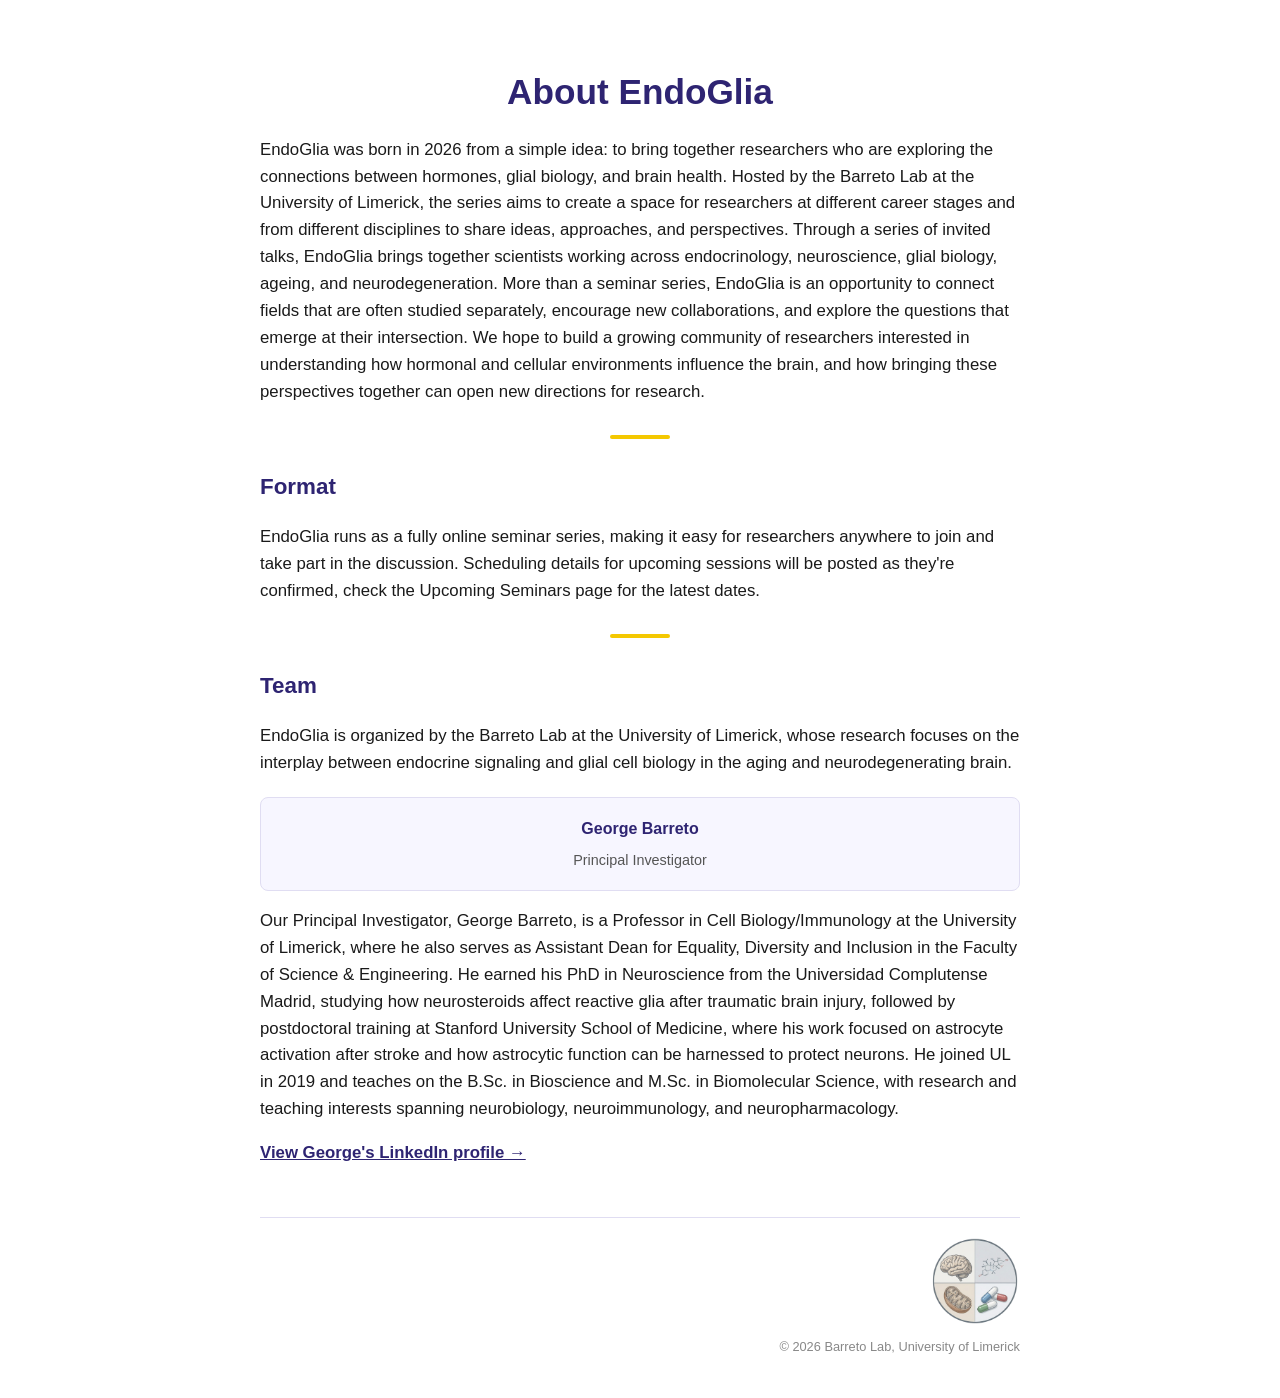
==== about.html @ b0ab6f36 "Enhance team section with PI details Updated team section with detailed information about Principal " ====
<!DOCTYPE html>
<html lang="en">
<head>
  <meta charset="UTF-8">
  <meta name="viewport" content="width=device-width, initial-scale=1.0">
  <title>About — EndoGlia Seminar Series</title>
  <link rel="stylesheet" href="style.css">
</head>
<body>

  <nav class="navbar">
    <a href="index.html">🏠 Home</a>
    <a href="about.html">👥 About</a>
    <a href="#">📅 Upcoming Seminars</a>
    <a href="#">🎤 Past Speakers</a>
    <a href="#">📺 Recorded Talks</a>
    <a href="#">📝 Apply as a Speaker</a>
    <a href="#">✉️ Join the Mailing List</a>
    <a href="#">📞 Contact</a>
  </nav>

  <div class="wrap">
    <h1>About EndoGlia</h1>

    <p>
EndoGlia was born in 2026 from a simple idea: to bring together researchers who are exploring the connections between hormones, glial biology, and brain health.

Hosted by the Barreto Lab at the University of Limerick, the series aims to create a space for researchers at different career stages and from different disciplines to share ideas, approaches, and perspectives. Through a series of invited talks, EndoGlia brings together scientists working across endocrinology, neuroscience, glial biology, ageing, and neurodegeneration.

More than a seminar series, EndoGlia is an opportunity to connect fields that are often studied separately, encourage new collaborations, and explore the questions that emerge at their intersection.

We hope to build a growing community of researchers interested in understanding how hormonal and cellular environments influence the brain, and how bringing these perspectives together can open new directions for research.
    </p>

    <div class="divider"></div>

    <h2>Format</h2>
    <p>
      EndoGlia runs as a fully online seminar series, making it easy for researchers anywhere
      to join and take part in the discussion. Scheduling details for upcoming sessions will be
      posted as they're confirmed, check the Upcoming Seminars page for the latest dates.
    </p>

    <div class="divider"></div>

<h2>Team</h2>
    <p>
      EndoGlia is organized by the Barreto Lab at the University of Limerick, whose research
      focuses on the interplay between endocrine signaling and glial cell biology in the aging
      and neurodegenerating brain.
    </p>

    <div class="card-row">
      <div class="card">
        <h3>George Barreto</h3>
        <p>Principal Investigator</p>
      </div>
    </div>

    <p>
      Our Principal Investigator, George Barreto, is a Professor in Cell Biology/Immunology at
      the University of Limerick, where he also serves as Assistant Dean for Equality, Diversity
      and Inclusion in the Faculty of Science &amp; Engineering. He earned his PhD in Neuroscience
      from the Universidad Complutense Madrid, studying how neurosteroids affect reactive glia
      after traumatic brain injury, followed by postdoctoral training at Stanford University
      School of Medicine, where his work focused on astrocyte activation after stroke and how
      astrocytic function can be harnessed to protect neurons. He joined UL in 2019 and teaches
      on the B.Sc. in Bioscience and M.Sc. in Biomolecular Science, with research and teaching
      interests spanning neurobiology, neuroimmunology, and neuropharmacology.
    </p>
    <p>
      <a href="https://www.linkedin.com/in/george-barreto/" target="_blank" rel="noopener">
        View George's LinkedIn profile →
      </a>
    </p>

    <footer class="site-footer">
      <img src="lablogo.png" alt="Barreto Lab logo" class="footer-logo">
      <p>© 2026 Barreto Lab, University of Limerick</p>
    </footer>

  </div>
</body>
</html>
---- style.css ----
body {
  margin: 0;
  font-family: 'Segoe UI', Helvetica, Arial, sans-serif;
  background: #ffffff;
  color: #1a1a1a;
  line-height: 1.6;
}

.wrap {
  max-width: 760px;
  margin: 0 auto;
  padding: 40px 24px;
}

.logo {
  max-width: 160px;
  display: block;
  margin: 0 auto 20px;
}

h1 {
  color: #2e2472;
  font-size: 2.2rem;
  text-align: center;
  margin-bottom: 6px;
}

.subtitle {
  text-align: center;
  color: #444;
  font-size: 1.1rem;
  margin-bottom: 30px;
}

p {
  font-size: 1.05rem;
}

a {
  color: #2e2472;
  font-weight: 600;
}

/* Top bar with hamburger menu */
.topbar {
  display: flex;
  align-items: center;
  gap: 14px;
  background: #2e2472;
  padding: 14px 20px;
}

.menu-btn {
  background: none;
  border: none;
  color: #ffffff;
  font-size: 1.5rem;
  cursor: pointer;
  padding: 0;
  line-height: 1;
}

.topbar-title {
  color: #ffffff;
  font-weight: 700;
  font-size: 1.1rem;
}

.navbar {
  display: none;
  flex-direction: column;
  background: #241d5c;
  padding: 10px 20px;
}

.navbar.open {
  display: flex;
}

.navbar a {
  color: #ffffff;
  font-weight: 600;
  font-size: 0.95rem;
  padding: 10px 0;
  border-bottom: 1px solid rgba(255,255,255,0.1);
}

.navbar a:hover {
  color: #f4c800;
}

.navbar a:last-child {
  border-bottom: none;
}

/* Divider */
.divider {
  height: 4px;
  width: 60px;
  background: #f4c800;
  margin: 30px auto;
  border-radius: 2px;
}

/* Preview cards */
.card-row {
  display: flex;
  gap: 16px;
  flex-wrap: wrap;
  justify-content: center;
  margin-top: 20px;
}

.card {
  background: #f7f6ff;
  border: 1px solid #e0ddf2;
  border-radius: 8px;
  padding: 18px;
  flex: 1;
  min-width: 180px;
  text-align: center;
}

.card h3 {
  margin: 0 0 8px;
  color: #2e2472;
  font-size: 1rem;
}

.card p {
  margin: 0;
  font-size: 0.9rem;
  color: #555;
}

/* Footer */
.site-footer {
  margin-top: 50px;
  padding-top: 20px;
  border-top: 1px solid #e0ddf2;
  text-align: right;
}

.footer-logo {
  max-width: 90px;
  opacity: 0.85;
}

.site-footer p {
  font-size: 0.8rem;
  color: #888;
  margin: 6px 0 0;
}
h2 {
  color: #2e2472;
  font-size: 1.4rem;
  margin-top: 30px;
}
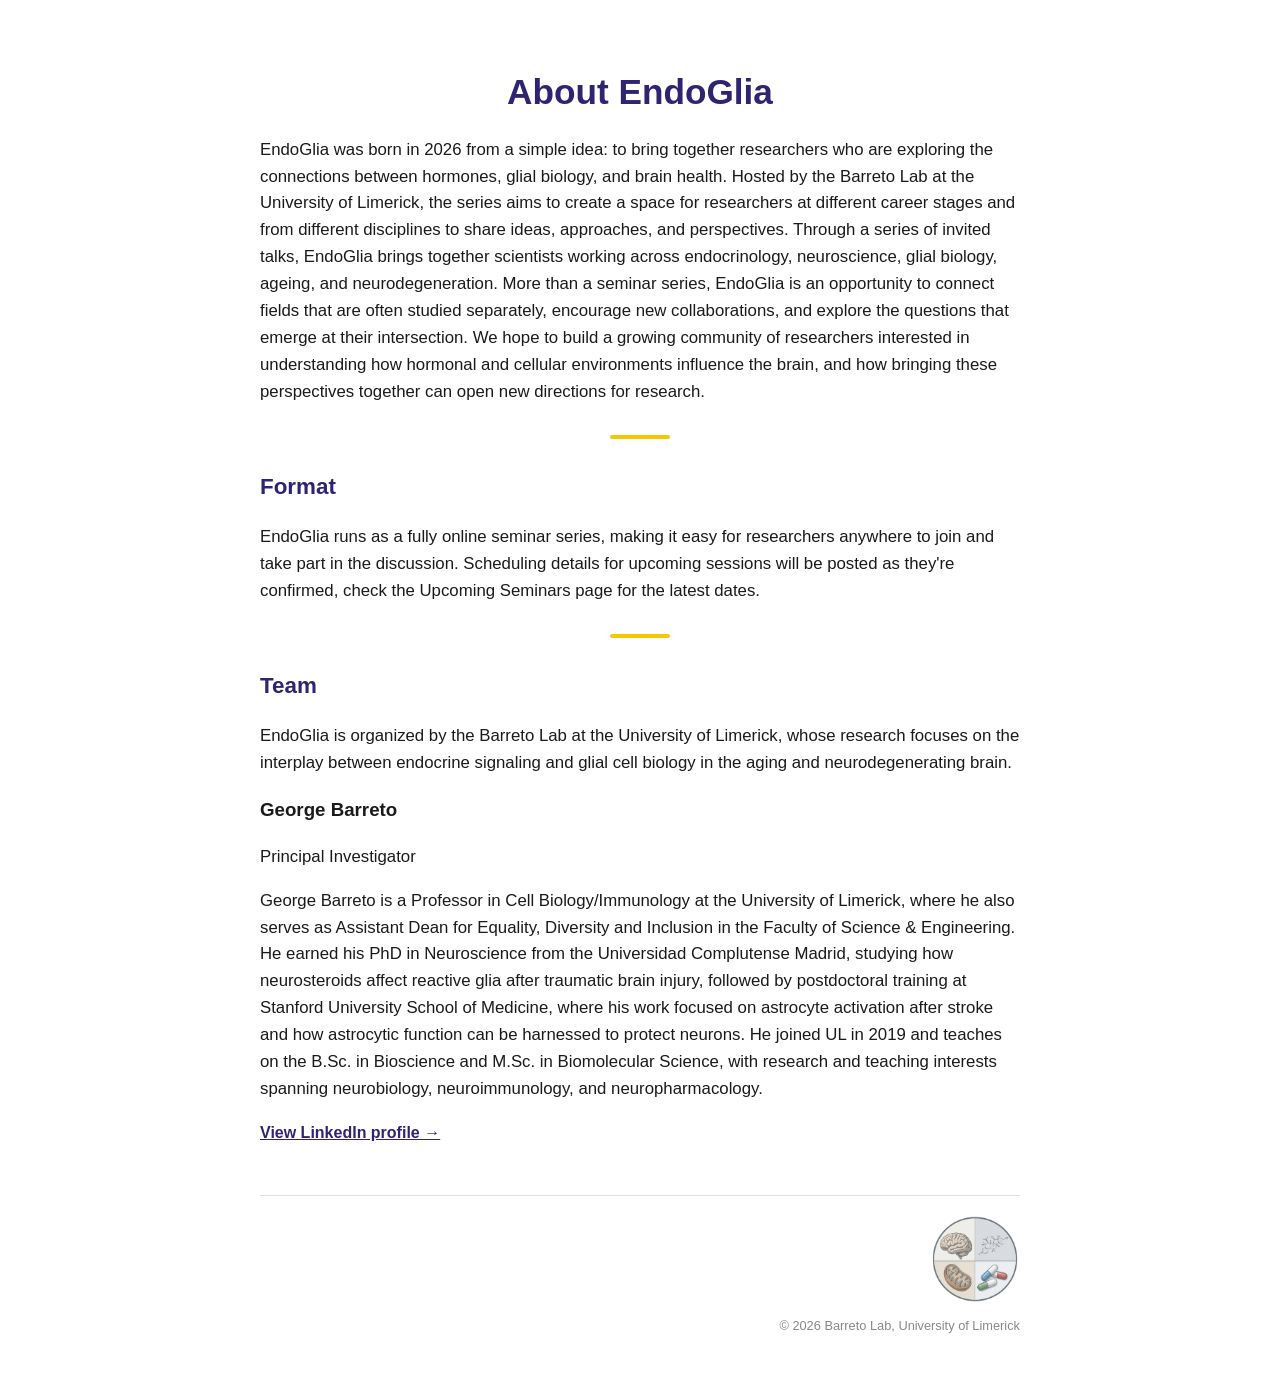
==== commit 6d8f5f8d: "Refactor George Barreto's profile section Updated the profile card for George Barreto with improved " ====
--- a/about.html
+++ b/about.html
@@ -50,29 +50,24 @@
       and neurodegenerating brain.
     </p>
 
-    <div class="card-row">
-      <div class="card">
-        <h3>George Barreto</h3>
-        <p>Principal Investigator</p>
-      </div>
+    <div class="profile-card">
+      <h3>George Barreto</h3>
+      <p class="role">Principal Investigator</p>
+      <p>
+        George Barreto is a Professor in Cell Biology/Immunology at the University of Limerick,
+        where he also serves as Assistant Dean for Equality, Diversity and Inclusion in the
+        Faculty of Science &amp; Engineering. He earned his PhD in Neuroscience from the
+        Universidad Complutense Madrid, studying how neurosteroids affect reactive glia after
+        traumatic brain injury, followed by postdoctoral training at Stanford University School
+        of Medicine, where his work focused on astrocyte activation after stroke and how
+        astrocytic function can be harnessed to protect neurons. He joined UL in 2019 and teaches
+        on the B.Sc. in Bioscience and M.Sc. in Biomolecular Science, with research and teaching
+        interests spanning neurobiology, neuroimmunology, and neuropharmacology.
+      </p>
+      <a href="https://www.linkedin.com/in/george-barreto/" target="_blank" rel="noopener">
+        View LinkedIn profile →
+      </a>
     </div>
-
-    <p>
-      Our Principal Investigator, George Barreto, is a Professor in Cell Biology/Immunology at
-      the University of Limerick, where he also serves as Assistant Dean for Equality, Diversity
-      and Inclusion in the Faculty of Science &amp; Engineering. He earned his PhD in Neuroscience
-      from the Universidad Complutense Madrid, studying how neurosteroids affect reactive glia
-      after traumatic brain injury, followed by postdoctoral training at Stanford University
-      School of Medicine, where his work focused on astrocyte activation after stroke and how
-      astrocytic function can be harnessed to protect neurons. He joined UL in 2019 and teaches
-      on the B.Sc. in Bioscience and M.Sc. in Biomolecular Science, with research and teaching
-      interests spanning neurobiology, neuroimmunology, and neuropharmacology.
-    </p>
-    <p>
-      <a href="https://www.linkedin.com/in/george-barreto/" target="_blank" rel="noopener">
-        View George's LinkedIn profile →
-      </a>
-    </p>
 
     <footer class="site-footer">
       <img src="lablogo.png" alt="Barreto Lab logo" class="footer-logo">
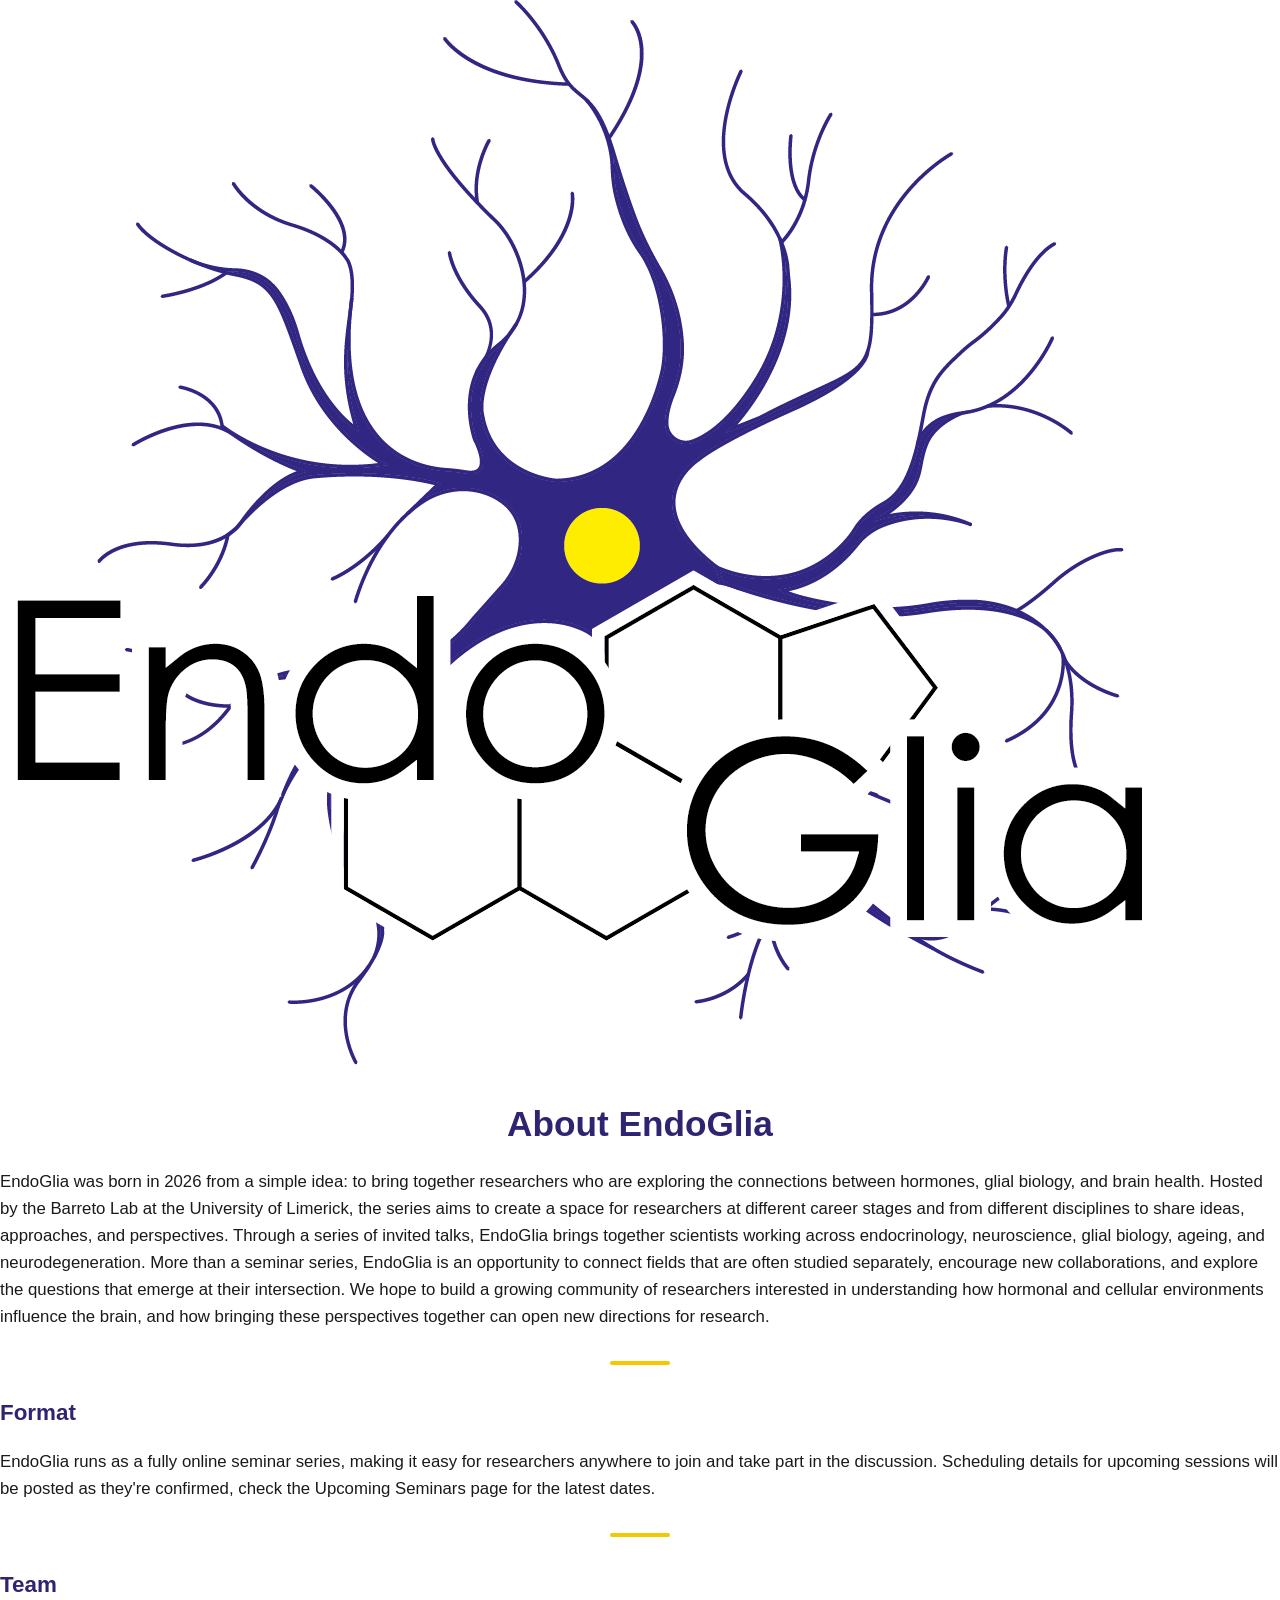
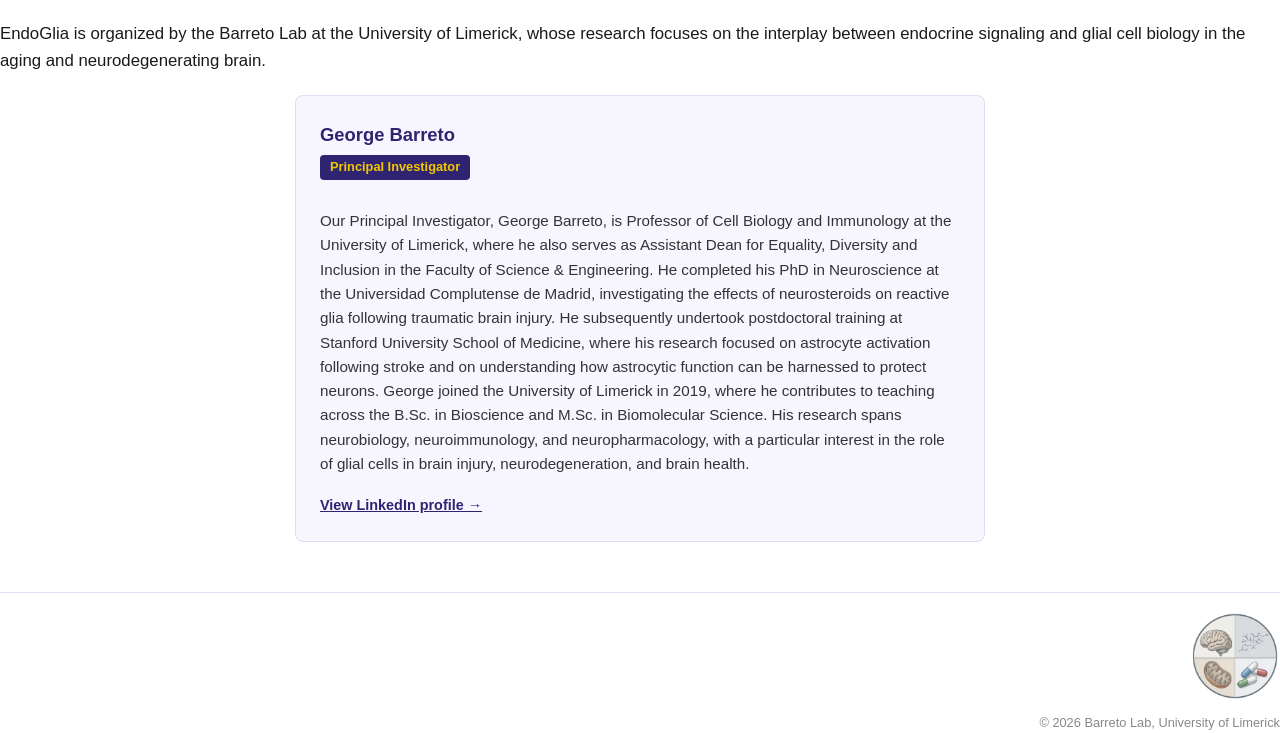
==== commit b9b81305: "Revise About page structure and content Updated the layout and content for the About page, enhancing" ====
--- a/about.html
+++ b/about.html
@@ -19,8 +19,11 @@
     <a href="#">📞 Contact</a>
   </nav>
 
-  <div class="wrap">
-    <h1>About EndoGlia</h1>
+
+<div class="page-title">
+      <img src="logo.png" alt="EndoGlia logo" class="title-logo">
+      <h1>About EndoGlia</h1>
+    </div>
 
     <p>
 EndoGlia was born in 2026 from a simple idea: to bring together researchers who are exploring the connections between hormones, glial biology, and brain health.
@@ -54,15 +57,11 @@
       <h3>George Barreto</h3>
       <p class="role">Principal Investigator</p>
       <p>
-        George Barreto is a Professor in Cell Biology/Immunology at the University of Limerick,
-        where he also serves as Assistant Dean for Equality, Diversity and Inclusion in the
-        Faculty of Science &amp; Engineering. He earned his PhD in Neuroscience from the
-        Universidad Complutense Madrid, studying how neurosteroids affect reactive glia after
-        traumatic brain injury, followed by postdoctoral training at Stanford University School
-        of Medicine, where his work focused on astrocyte activation after stroke and how
-        astrocytic function can be harnessed to protect neurons. He joined UL in 2019 and teaches
-        on the B.Sc. in Bioscience and M.Sc. in Biomolecular Science, with research and teaching
-        interests spanning neurobiology, neuroimmunology, and neuropharmacology.
+Our Principal Investigator, George Barreto, is Professor of Cell Biology and Immunology at the University of Limerick, where he also serves as Assistant Dean for Equality, Diversity and Inclusion in the Faculty of Science & Engineering.
+
+He completed his PhD in Neuroscience at the Universidad Complutense de Madrid, investigating the effects of neurosteroids on reactive glia following traumatic brain injury. He subsequently undertook postdoctoral training at Stanford University School of Medicine, where his research focused on astrocyte activation following stroke and on understanding how astrocytic function can be harnessed to protect neurons.
+
+George joined the University of Limerick in 2019, where he contributes to teaching across the B.Sc. in Bioscience and M.Sc. in Biomolecular Science. His research spans neurobiology, neuroimmunology, and neuropharmacology, with a particular interest in the role of glial cells in brain injury, neurodegeneration, and brain health.
       </p>
       <a href="https://www.linkedin.com/in/george-barreto/" target="_blank" rel="noopener">
         View LinkedIn profile →
--- a/style.css
+++ b/style.css
@@ -156,3 +156,39 @@
   font-size: 1.4rem;
   margin-top: 30px;
 }
+.profile-card {
+  background: #f7f6ff;
+  border: 1px solid #e0ddf2;
+  border-radius: 8px;
+  padding: 24px;
+  text-align: left;
+  max-width: 640px;
+  margin: 20px auto;
+}
+
+.profile-card h3 {
+  margin: 0 0 4px;
+  color: #2e2472;
+  font-size: 1.15rem;
+}
+
+.profile-card .role {
+  margin: 0 0 14px;
+  color: #f4c800;
+  background: #2e2472;
+  display: inline-block;
+  padding: 2px 10px;
+  border-radius: 4px;
+  font-size: 0.8rem;
+  font-weight: 600;
+}
+
+.profile-card p {
+  font-size: 0.95rem;
+  color: #333;
+}
+
+.profile-card a {
+  font-size: 0.9rem;
+  font-weight: 600;
+}
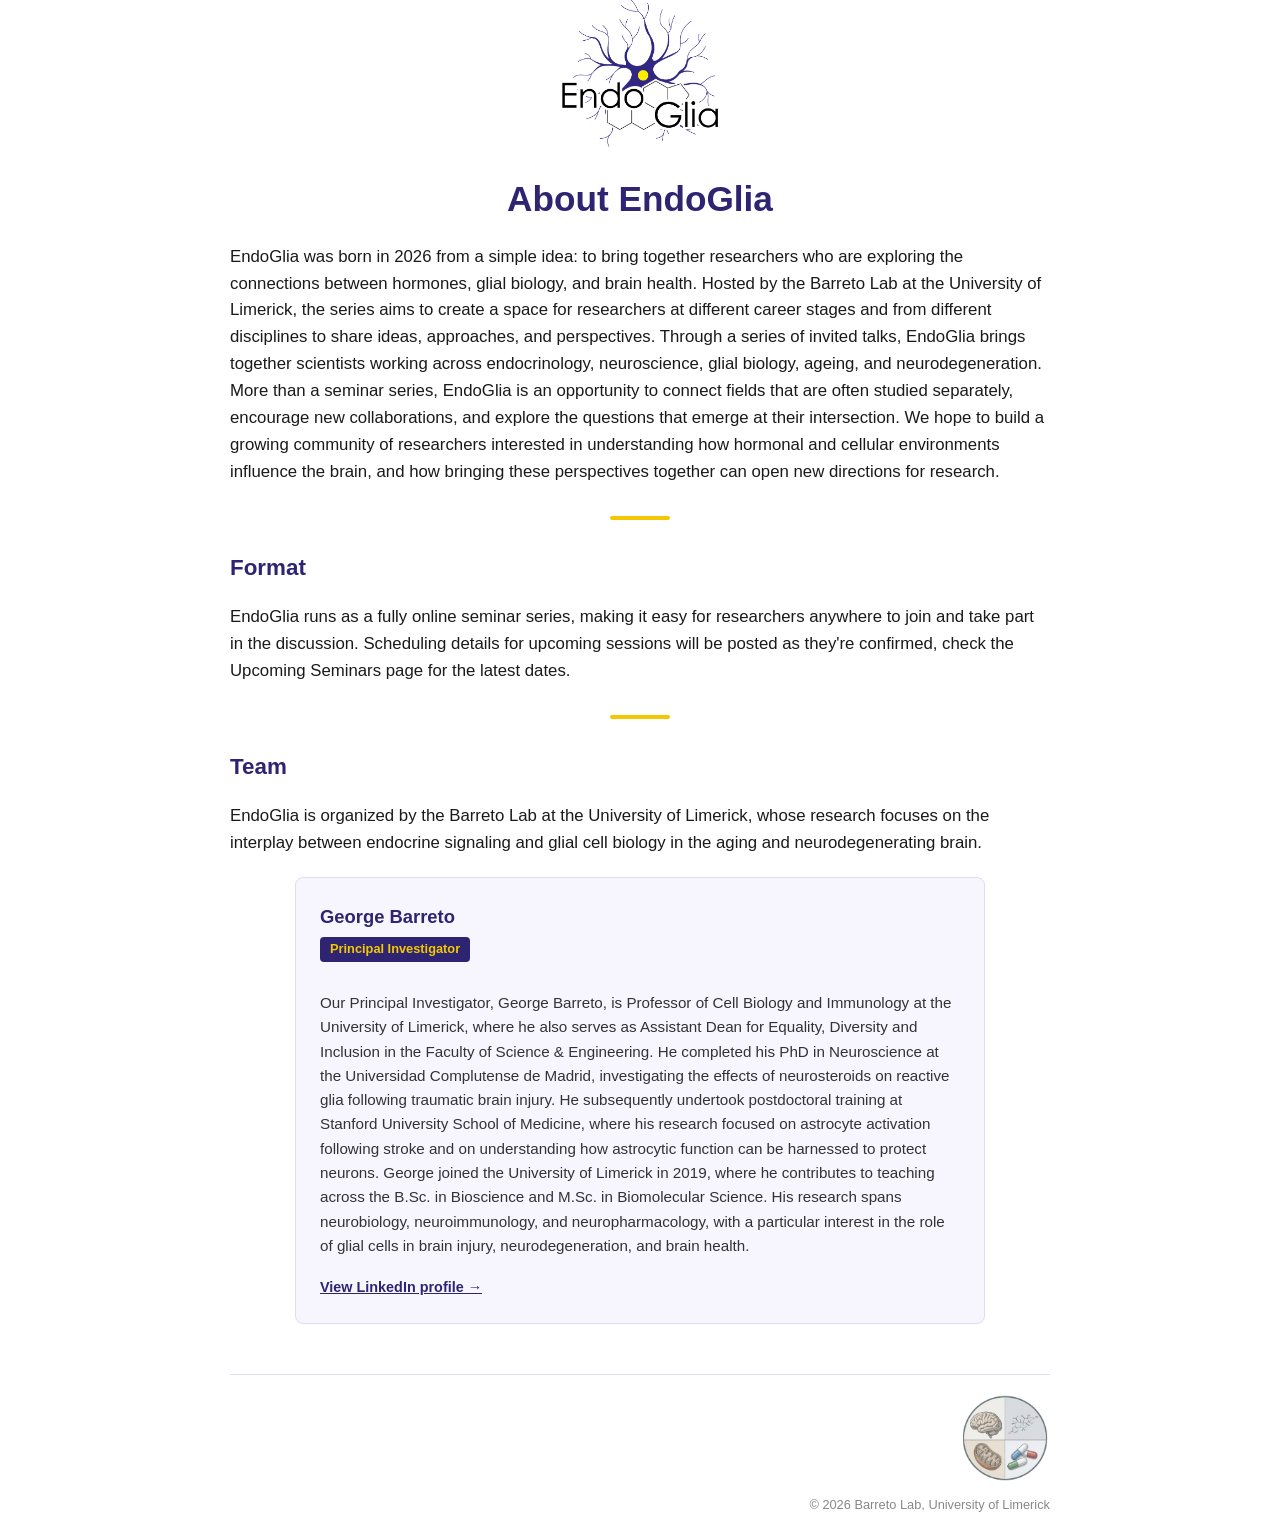
==== commit 90989b48: "Refactor About page layout and content Reorganized content structure and improved formatting in the " ====
--- a/about.html
+++ b/about.html
@@ -7,7 +7,6 @@
   <link rel="stylesheet" href="style.css">
 </head>
 <body>
-
   <nav class="navbar">
     <a href="index.html">🏠 Home</a>
     <a href="about.html">👥 About</a>
@@ -19,24 +18,27 @@
     <a href="#">📞 Contact</a>
   </nav>
 
-
-<div class="page-title">
-      <img src="logo.png" alt="EndoGlia logo" class="title-logo">
-      <h1>About EndoGlia</h1>
-    </div>
+  <div class="wrap">
+    <img src="logo.png" alt="EndoGlia logo" class="logo">
+    <h1>About EndoGlia</h1>
 
     <p>
-EndoGlia was born in 2026 from a simple idea: to bring together researchers who are exploring the connections between hormones, glial biology, and brain health.
-
-Hosted by the Barreto Lab at the University of Limerick, the series aims to create a space for researchers at different career stages and from different disciplines to share ideas, approaches, and perspectives. Through a series of invited talks, EndoGlia brings together scientists working across endocrinology, neuroscience, glial biology, ageing, and neurodegeneration.
-
-More than a seminar series, EndoGlia is an opportunity to connect fields that are often studied separately, encourage new collaborations, and explore the questions that emerge at their intersection.
-
-We hope to build a growing community of researchers interested in understanding how hormonal and cellular environments influence the brain, and how bringing these perspectives together can open new directions for research.
+      EndoGlia was born in 2026 from a simple idea: to bring together researchers who are
+      exploring the connections between hormones, glial biology, and brain health.
+      Hosted by the Barreto Lab at the University of Limerick, the series aims to create a
+      space for researchers at different career stages and from different disciplines to
+      share ideas, approaches, and perspectives. Through a series of invited talks, EndoGlia
+      brings together scientists working across endocrinology, neuroscience, glial biology,
+      ageing, and neurodegeneration.
+      More than a seminar series, EndoGlia is an opportunity to connect fields that are often
+      studied separately, encourage new collaborations, and explore the questions that emerge
+      at their intersection.
+      We hope to build a growing community of researchers interested in understanding how
+      hormonal and cellular environments influence the brain, and how bringing these
+      perspectives together can open new directions for research.
     </p>
 
     <div class="divider"></div>
-
     <h2>Format</h2>
     <p>
       EndoGlia runs as a fully online seminar series, making it easy for researchers anywhere
@@ -45,23 +47,28 @@
     </p>
 
     <div class="divider"></div>
-
-<h2>Team</h2>
+    <h2>Team</h2>
     <p>
       EndoGlia is organized by the Barreto Lab at the University of Limerick, whose research
       focuses on the interplay between endocrine signaling and glial cell biology in the aging
       and neurodegenerating brain.
     </p>
-
     <div class="profile-card">
       <h3>George Barreto</h3>
       <p class="role">Principal Investigator</p>
       <p>
-Our Principal Investigator, George Barreto, is Professor of Cell Biology and Immunology at the University of Limerick, where he also serves as Assistant Dean for Equality, Diversity and Inclusion in the Faculty of Science & Engineering.
-
-He completed his PhD in Neuroscience at the Universidad Complutense de Madrid, investigating the effects of neurosteroids on reactive glia following traumatic brain injury. He subsequently undertook postdoctoral training at Stanford University School of Medicine, where his research focused on astrocyte activation following stroke and on understanding how astrocytic function can be harnessed to protect neurons.
-
-George joined the University of Limerick in 2019, where he contributes to teaching across the B.Sc. in Bioscience and M.Sc. in Biomolecular Science. His research spans neurobiology, neuroimmunology, and neuropharmacology, with a particular interest in the role of glial cells in brain injury, neurodegeneration, and brain health.
+        Our Principal Investigator, George Barreto, is Professor of Cell Biology and Immunology
+        at the University of Limerick, where he also serves as Assistant Dean for Equality,
+        Diversity and Inclusion in the Faculty of Science &amp; Engineering.
+        He completed his PhD in Neuroscience at the Universidad Complutense de Madrid,
+        investigating the effects of neurosteroids on reactive glia following traumatic brain
+        injury. He subsequently undertook postdoctoral training at Stanford University School
+        of Medicine, where his research focused on astrocyte activation following stroke and
+        on understanding how astrocytic function can be harnessed to protect neurons.
+        George joined the University of Limerick in 2019, where he contributes to teaching
+        across the B.Sc. in Bioscience and M.Sc. in Biomolecular Science. His research spans
+        neurobiology, neuroimmunology, and neuropharmacology, with a particular interest in
+        the role of glial cells in brain injury, neurodegeneration, and brain health.
       </p>
       <a href="https://www.linkedin.com/in/george-barreto/" target="_blank" rel="noopener">
         View LinkedIn profile →
@@ -72,7 +79,6 @@
       <img src="lablogo.png" alt="Barreto Lab logo" class="footer-logo">
       <p>© 2026 Barreto Lab, University of Limerick</p>
     </footer>
-
   </div>
 </body>
 </html>
--- a/style.css
+++ b/style.css
@@ -7,9 +7,9 @@
 }
 
 .wrap {
-  max-width: 760px;
+  max-width: 820px;
   margin: 0 auto;
-  padding: 40px 24px;
+  padding: 0 24px;
 }
 
 .logo {
@@ -192,3 +192,18 @@
   font-size: 0.9rem;
   font-weight: 600;
 }
+.page-title {
+  display: flex;
+  align-items: center;
+  gap: 12px;
+}
+
+.title-logo {
+  height: 2.2rem;
+  width: auto;
+}
+.navbar a.active {
+  color: #f4c800;
+  border-bottom: 2px solid #f4c800;
+  padding-bottom: 4px;
+}
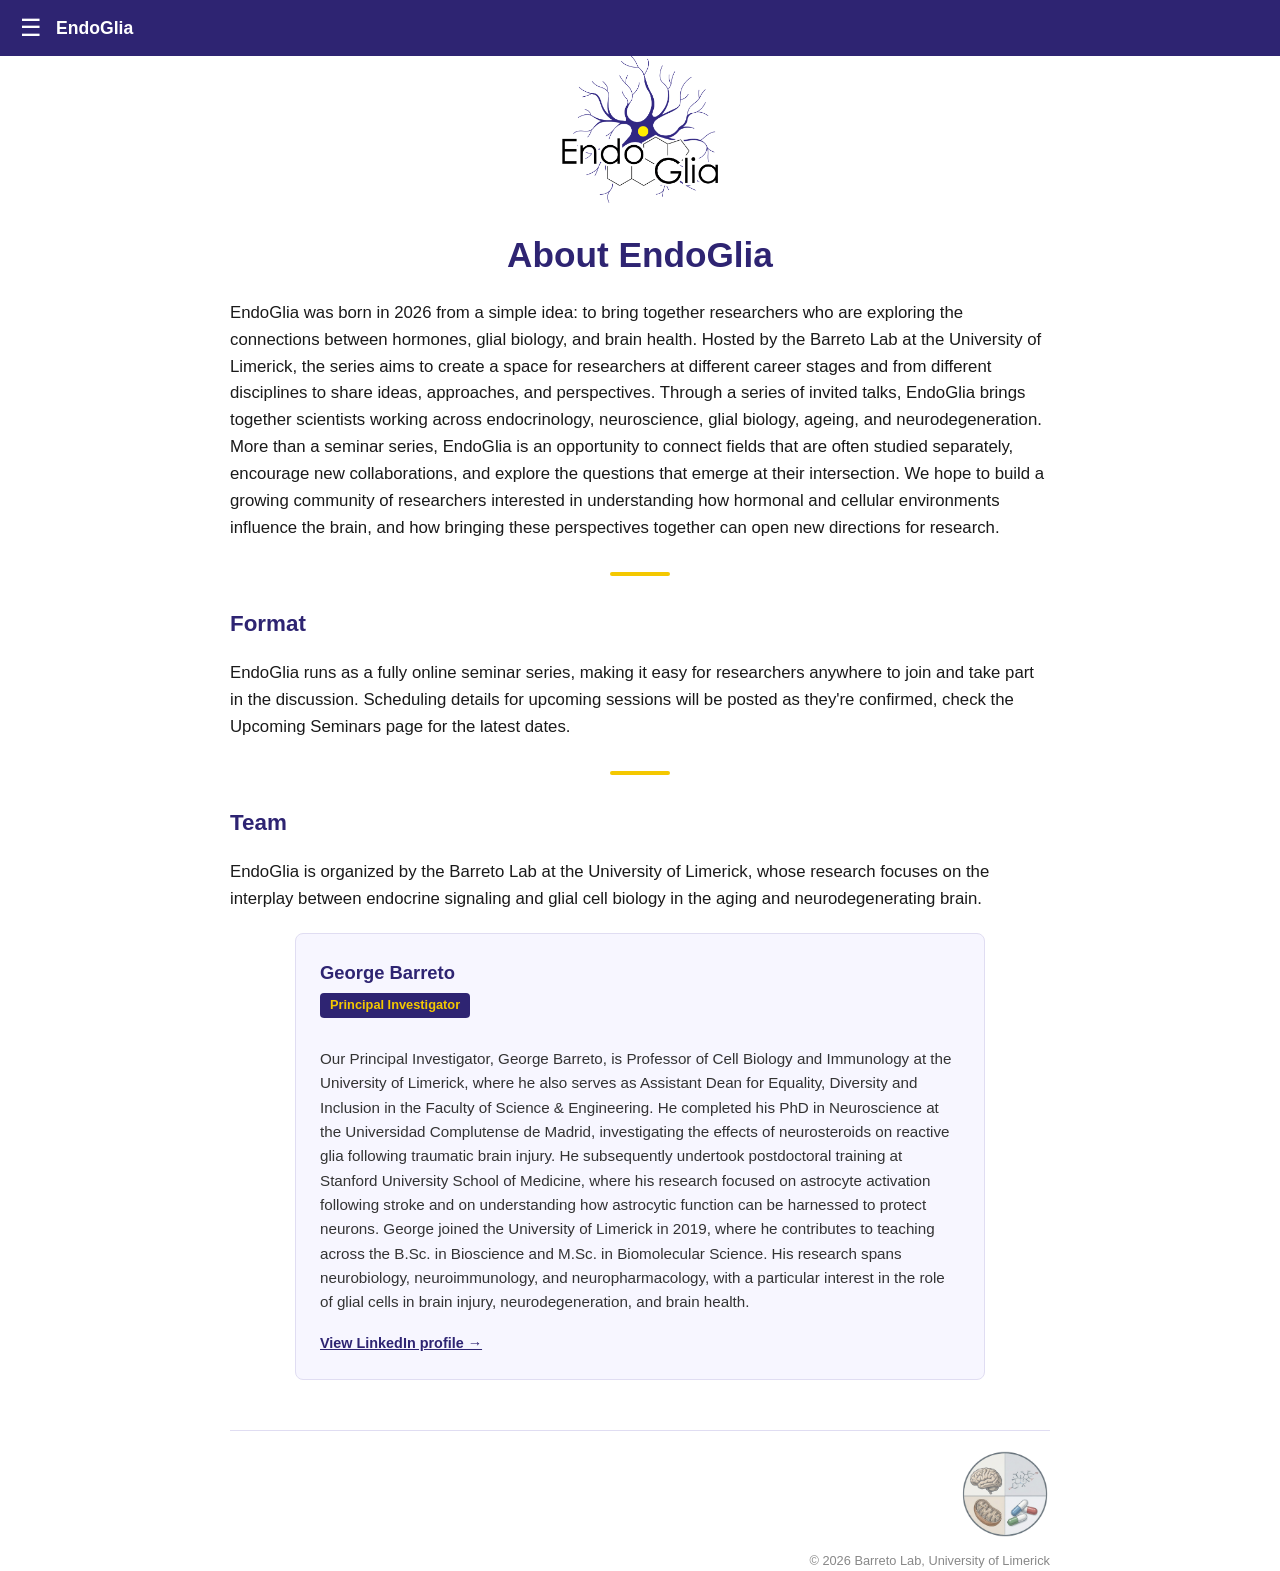
==== commit b723220f: "Add topbar with menu button to about.html" ====
--- a/about.html
+++ b/about.html
@@ -7,7 +7,11 @@
   <link rel="stylesheet" href="style.css">
 </head>
 <body>
-  <nav class="navbar">
+  <div class="topbar">
+    <button class="menu-btn" onclick="document.getElementById('menu').classList.toggle('open')">☰</button>
+    <span class="topbar-title">EndoGlia</span>
+  </div>
+  <nav class="navbar" id="menu">
     <a href="index.html">🏠 Home</a>
     <a href="about.html">👥 About</a>
     <a href="#">📅 Upcoming Seminars</a>
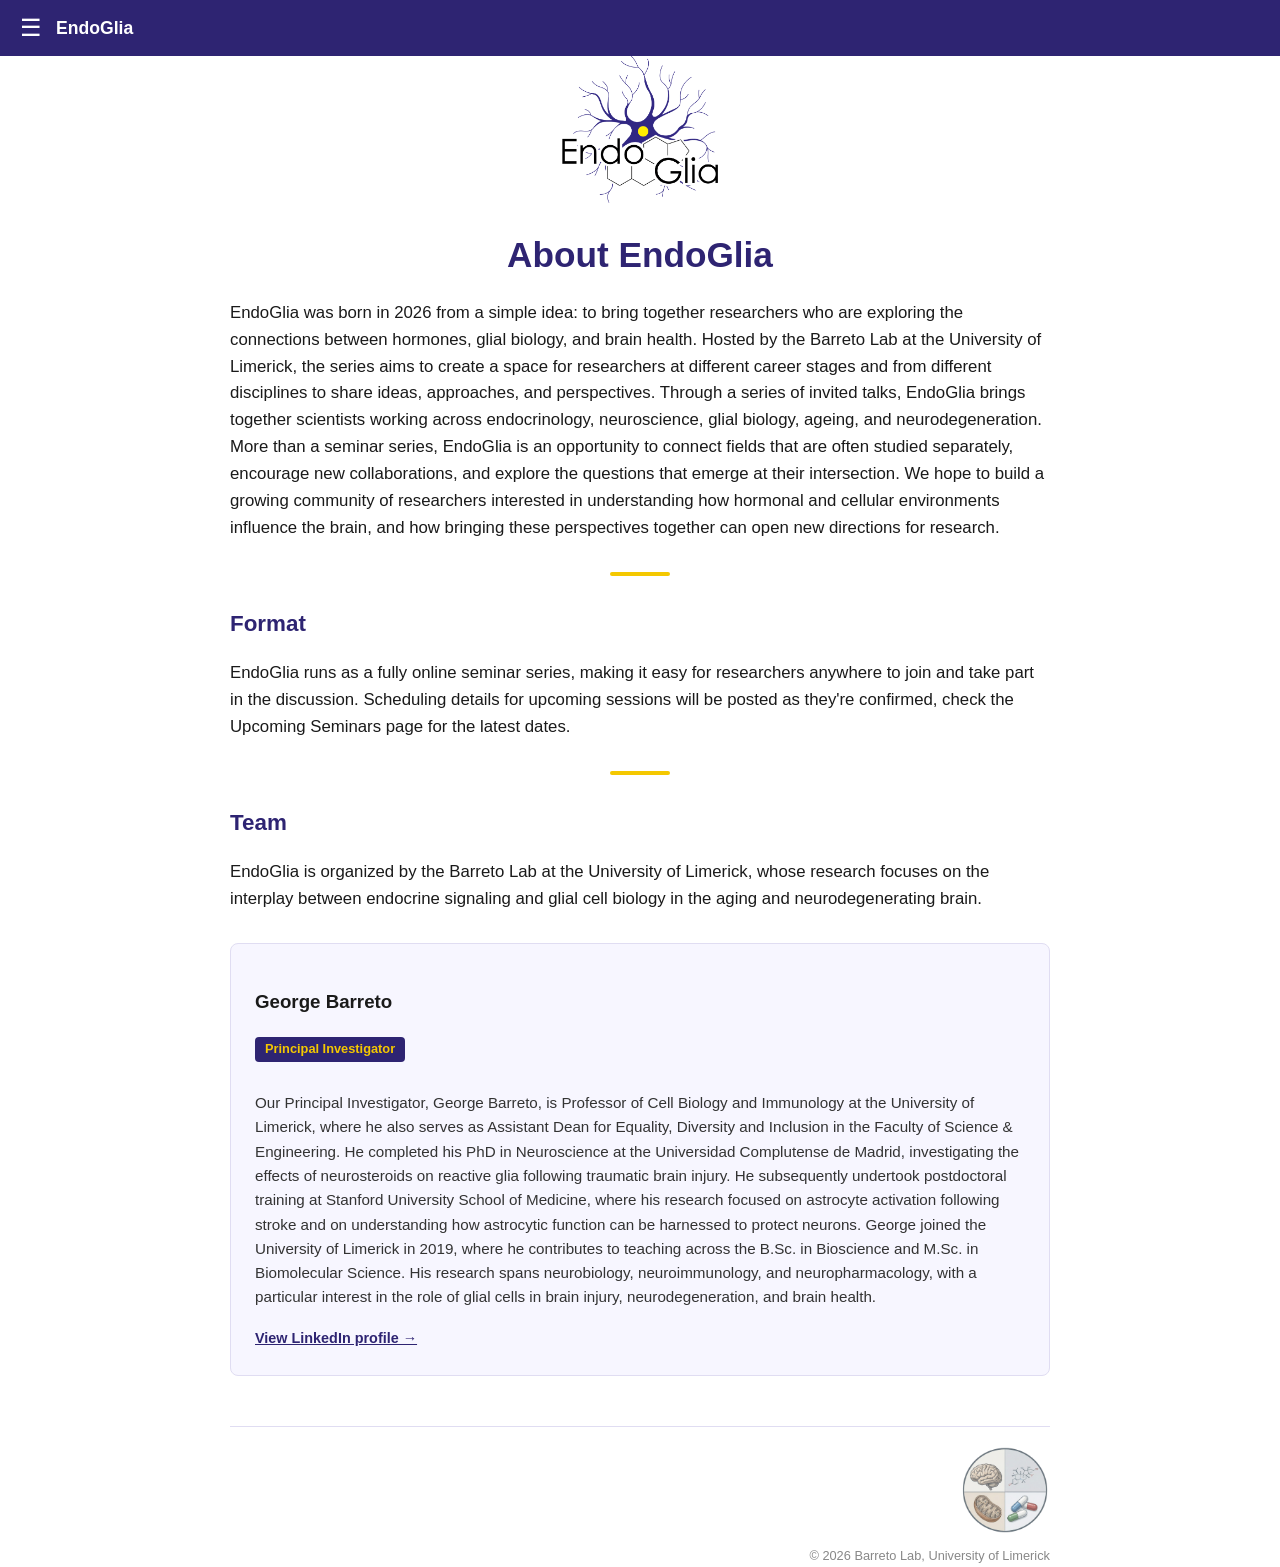
==== commit f83f65e2: "Update link for 'Apply as a Speaker' section" ====
--- a/about.html
+++ b/about.html
@@ -17,7 +17,7 @@
     <a href="#">📅 Upcoming Seminars</a>
     <a href="#">🎤 Past Speakers</a>
     <a href="#">📺 Recorded Talks</a>
-    <a href="#">📝 Apply as a Speaker</a>
+    <a href="apply-speaker.html">📝 Apply as a Speaker</a>
     <a href="#">✉️ Join the Mailing List</a>
     <a href="#">📞 Contact</a>
   </nav>
--- a/style.css
+++ b/style.css
@@ -162,8 +162,8 @@
   border-radius: 8px;
   padding: 24px;
   text-align: left;
-  max-width: 640px;
-  margin: 20px auto;
+  margin: 30px 0;
+}
 }
 
 .profile-card h3 {
